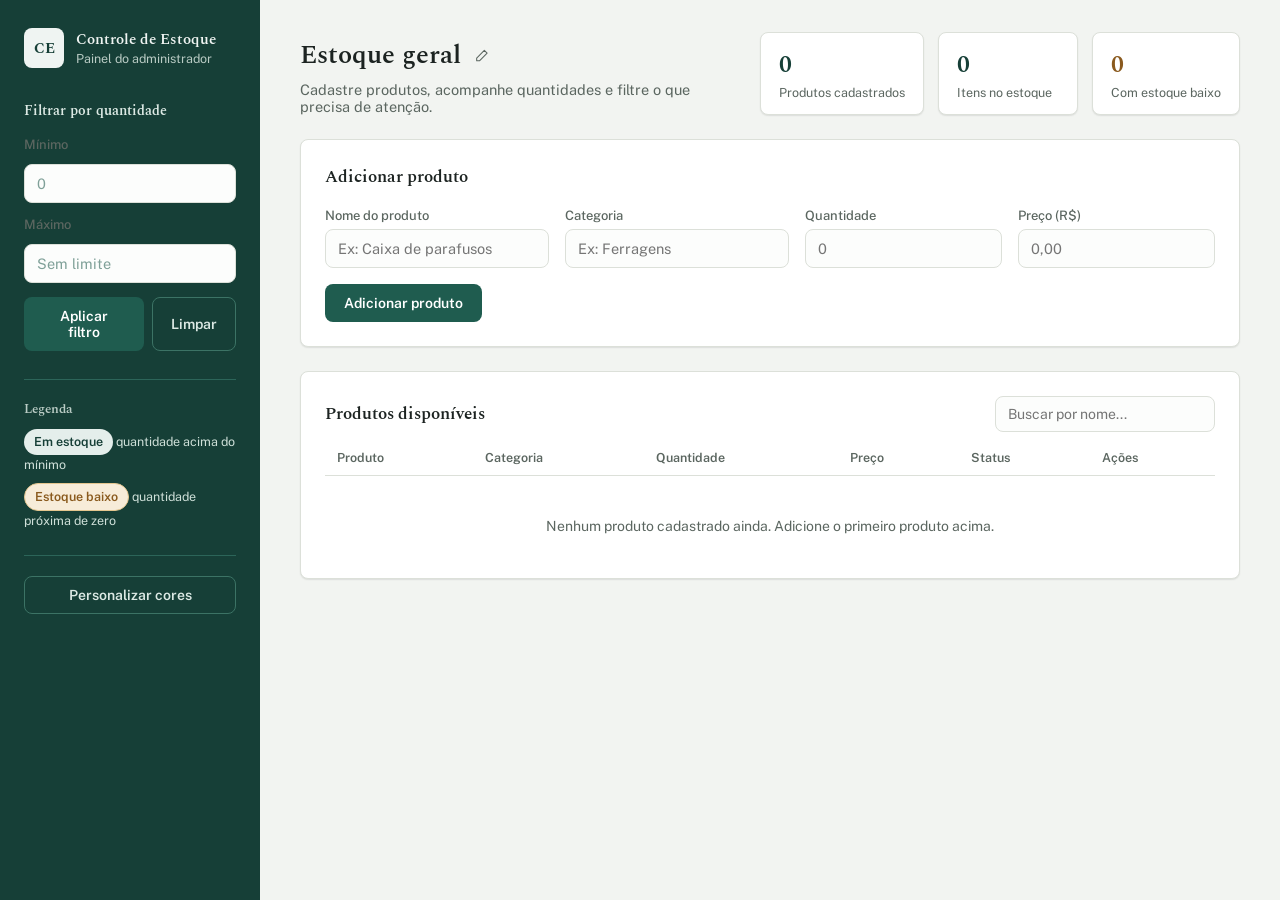
==== dashboard.html @ c6f3c131 "Html & css + const" ====
<!DOCTYPE html>
<html lang="pt-BR">
<head>
<meta charset="UTF-8">
<meta name="viewport" content="width=device-width, initial-scale=1.0">
<title>Controle de Estoque</title>
<link rel="preconnect" href="https://fonts.googleapis.com">
<link rel="preconnect" href="https://fonts.gstatic.com" crossorigin>
<link href="https://fonts.googleapis.com/css2?family=Spectral:wght@500;600;700&family=Public+Sans:wght@400;500;600;700&display=swap" rel="stylesheet">
<link rel="stylesheet" href="dashboard.css">
</head>
<body>

<!--
  GUIA RÁPIDO PARA O JAVASCRIPT (pode remover este comentário depois)

  Formulário de cadastro:
    #form-produto        -> ouvir o evento "submit"
    #input-nome           #input-categoria
    #input-quantidade      #input-preco

  Lista de produtos:
    #lista-produtos      -> <tbody> onde as linhas devem ser inseridas
    #empty-state         -> mostrar/esconder quando a lista estiver vazia
    Estrutura esperada de cada linha (repita para cada produto):
      <tr data-id="ID_DO_PRODUTO">
        <td>Nome</td>
        <td>Categoria</td>
        <td>Quantidade</td>
        <td>R$ Preço</td>
        <td><span class="badge badge-ok">Em estoque</span></td>   -> trocar para "badge-baixo" quando a quantidade for baixa
        <td>
          <button class="btn-icon" data-action="editar" data-id="ID_DO_PRODUTO">Editar</button>
          <button class="btn-icon" data-action="remover" data-id="ID_DO_PRODUTO">Remover</button>
        </td>
      </tr>

  Editar produto (modal no fim do <body>):
    #modal-editar-overlay  -> tirar o atributo "hidden" para abrir, colocar de volta para fechar
    #form-editar-produto   -> ouvir o evento "submit" para salvar
    #editar-id             -> input hidden, usar para achar o produto (ex: com .map pelo id)
    #editar-nome  #editar-categoria  #editar-quantidade  #editar-preco
    #btn-cancelar-edicao   -> fecha o modal sem salvar
    Sugestão de uso: ao clicar em "Editar" numa linha, preencher os campos do modal
    com os dados daquele produto e abrir o overlay; no submit, atualizar o produto
    (ex: array = array.map(p => p.id === id ? { ...p, preco: novoPreco } : p)) e fechar o modal.

  Filtro por quantidade:
    #filtro-qtd-min / #filtro-qtd-max  -> valores do intervalo
    #btn-filtrar                        -> aplica o filtro
    #btn-limpar-filtro                  -> limpa o filtro

  Busca por nome:
    #busca-produto

  Indicadores no topo:
    #stat-total-produtos   -> total de produtos cadastrados
    #stat-total-itens      -> soma das quantidades
    #stat-estoque-baixo    -> quantos produtos estão com estoque baixo

  Título editável (precisa de JS):
    #titulo-pagina         -> elemento <h1> com o nome
    #btn-editar-titulo     -> botão do lápis; ao clicar, algo como:
        titulo.contentEditable = true; titulo.focus();
      e ao perder o foco (blur) ou apertar Enter, salvar e voltar contentEditable = false.

  Personalizar cores (precisa de JS):
    #btn-personalizar-tema -> abre #modal-tema-overlay (tirar o "hidden")
    #cor-primaria  #cor-fundo  #cor-alerta  -> inputs type="color"
    #btn-aplicar-tema      -> aplicar os valores nas variáveis CSS, ex:
        document.documentElement.style.setProperty('--color-primary', corPrimaria.value)
        document.documentElement.style.setProperty('--color-bg', corFundo.value)
        document.documentElement.style.setProperty('--color-warn', corAlerta.value)
    #btn-resetar-tema      -> remover os estilos inline para voltar ao padrão do CSS, ex:
        document.documentElement.style.removeProperty('--color-primary') (repetir para as outras)
-->

<div class="app">

  <aside class="sidebar">
    <div class="brand">
      <span class="brand-mark">CE</span>
      <div>
        <p class="brand-name">Controle de Estoque</p>
        <p class="brand-sub">Painel do administrador</p>
      </div>
    </div>

    <div class="filter-panel">
      <h2>Filtrar por quantidade</h2>
      <div class="field">
        <label for="filtro-qtd-min">Mínimo</label>
        <input type="number" id="filtro-qtd-min" min="0" placeholder="0">
      </div>
      <div class="field">
        <label for="filtro-qtd-max">Máximo</label>
        <input type="number" id="filtro-qtd-max" min="0" placeholder="Sem limite">
      </div>
      <div class="filter-actions">
        <button type="button" id="btn-filtrar" class="btn btn-primary">Aplicar filtro</button>
        <button type="button" id="btn-limpar-filtro" class="btn btn-ghost">Limpar</button>
      </div>

      <div class="legend">
        <h3>Legenda</h3>
        <p><span class="badge badge-ok">Em estoque</span> quantidade acima do mínimo</p>
        <p><span class="badge badge-baixo">Estoque baixo</span> quantidade próxima de zero</p>
      </div>

      <div class="theme-trigger">
        <button type="button" class="btn btn-ghost" id="btn-personalizar-tema">Personalizar cores</button>
      </div>
    </div>
  </aside>

  <main class="content">

    <header class="topbar">
      <div>
        <div class="title-row">
          <h1 id="titulo-pagina">Estoque geral</h1>
          <button type="button" class="icon-btn" id="btn-editar-titulo" aria-label="Editar título">
            <svg viewBox="0 0 20 20" width="15" height="15" fill="none" aria-hidden="true">
              <path d="M13.3 2.7l4 4L6.4 17.6H2.4v-4L13.3 2.7z" stroke="currentColor" stroke-width="1.5" stroke-linejoin="round" stroke-linecap="round"/>
            </svg>
          </button>
        </div>
        <p class="subtitle">Cadastre produtos, acompanhe quantidades e filtre o que precisa de atenção.</p>
      </div>

      <div class="stats">
        <div class="stat-card">
          <span class="stat-value" id="stat-total-produtos">0</span>
          <span class="stat-label">Produtos cadastrados</span>
        </div>
        <div class="stat-card">
          <span class="stat-value" id="stat-total-itens">0</span>
          <span class="stat-label">Itens no estoque</span>
        </div>
        <div class="stat-card stat-alert">
          <span class="stat-value" id="stat-estoque-baixo">0</span>
          <span class="stat-label">Com estoque baixo</span>
        </div>
      </div>
    </header>

    <section class="panel form-panel">
      <h2>Adicionar produto</h2>
      <form id="form-produto">
        <div class="field">
          <label for="input-nome">Nome do produto</label>
          <input type="text" id="input-nome" name="nome" required placeholder="Ex: Caixa de parafusos">
        </div>
        <div class="field">
          <label for="input-categoria">Categoria</label>
          <input type="text" id="input-categoria" name="categoria" placeholder="Ex: Ferragens">
        </div>
        <div class="field field-small">
          <label for="input-quantidade">Quantidade</label>
          <input type="number" id="input-quantidade" name="quantidade" min="0" required placeholder="0">
        </div>
        <div class="field field-small">
          <label for="input-preco">Preço (R$)</label>
          <input type="number" id="input-preco" name="preco" min="0" step="0.01" placeholder="0,00">
        </div>
        <div class="field field-actions">
          <button type="submit" class="btn btn-primary" id="btn-adicionar">Adicionar produto</button>
        </div>
      </form>
    </section>

    <section class="panel list-panel">
      <div class="list-header">
        <h2>Produtos disponíveis</h2>
        <input type="search" id="busca-produto" placeholder="Buscar por nome...">
      </div>

      <div class="table-wrap">
        <table class="tabela-produtos">
          <thead>
            <tr>
              <th>Produto</th>
              <th>Categoria</th>
              <th>Quantidade</th>
              <th>Preço</th>
              <th>Status</th>
              <th>Ações</th>
            </tr>
          </thead>
          <tbody id="lista-produtos">
            <!-- As linhas de produtos entram aqui via JavaScript -->
          </tbody>
        </table>
      </div>

      <p class="empty-state" id="empty-state">Nenhum produto cadastrado ainda. Adicione o primeiro produto acima.</p>
    </section>

  </main>
</div>

<div class="modal-overlay" id="modal-editar-overlay" hidden>
  <div class="modal" role="dialog" aria-labelledby="modal-editar-titulo">
    <h2 id="modal-editar-titulo">Editar produto</h2>
    <form id="form-editar-produto">
      <input type="hidden" id="editar-id" name="id">

      <div class="field">
        <label for="editar-nome">Nome do produto</label>
        <input type="text" id="editar-nome" name="nome" required>
      </div>
      <div class="field">
        <label for="editar-categoria">Categoria</label>
        <input type="text" id="editar-categoria" name="categoria">
      </div>
      <div class="field-row">
        <div class="field field-small">
          <label for="editar-quantidade">Quantidade</label>
          <input type="number" id="editar-quantidade" name="quantidade" min="0" required>
        </div>
        <div class="field field-small">
          <label for="editar-preco">Preço (R$)</label>
          <input type="number" id="editar-preco" name="preco" min="0" step="0.01" required>
        </div>
      </div>

      <div class="modal-actions">
        <button type="button" class="btn btn-ghost-light" id="btn-cancelar-edicao">Cancelar</button>
        <button type="submit" class="btn btn-primary" id="btn-salvar-edicao">Salvar alterações</button>
      </div>
    </form>
  </div>
</div>

<div class="modal-overlay" id="modal-tema-overlay" hidden>
  <div class="modal" role="dialog" aria-labelledby="modal-tema-titulo">
    <h2 id="modal-tema-titulo">Personalizar cores</h2>

    <div class="field field-color">
      <label for="cor-primaria">Cor principal (botões e destaques)</label>
      <input type="color" id="cor-primaria" value="#1f5c4f">
    </div>
    <div class="field field-color">
      <label for="cor-fundo">Cor de fundo</label>
      <input type="color" id="cor-fundo" value="#f2f4f1">
    </div>
    <div class="field field-color">
      <label for="cor-alerta">Cor de alerta (estoque baixo)</label>
      <input type="color" id="cor-alerta" value="#8a5a1e">
    </div>

    <div class="modal-actions">
      <button type="button" class="btn btn-ghost-light" id="btn-resetar-tema">Restaurar padrão</button>
      <button type="button" class="btn btn-primary" id="btn-aplicar-tema">Aplicar</button>
    </div>
  </div>
</div>

<script src="dashboard.js"></script>

</body>
</html>
---- dashboard.css ----
:root {
  --color-bg: #F2F4F1;
  --color-surface: #FFFFFF;
  --color-ink: #1C2321;
  --color-ink-soft: #5B6660;
  --color-border: #DCE0D9;

  --color-primary: #1F5C4F;
  --color-primary-dark: #163F37;
  --color-primary-soft: #E4EEEB;

  --color-warn: #8A5A1E;
  --color-warn-bg: #F7ECD9;
  --color-warn-border: #E4C68F;

  --font-heading: "Spectral", Georgia, serif;
  --font-body: "Public Sans", -apple-system, BlinkMacSystemFont, "Segoe UI", sans-serif;

  --radius: 8px;
  --shadow-card: 0 1px 2px rgba(28, 35, 33, 0.06), 0 1px 1px rgba(28, 35, 33, 0.04);
}

* {
  box-sizing: border-box;
}

body {
  margin: 0;
  font-family: var(--font-body);
  background: var(--color-bg);
  color: var(--color-ink);
  -webkit-font-smoothing: antialiased;
}

h1, h2, h3 {
  font-family: var(--font-heading);
  color: var(--color-ink);
  margin: 0;
}

.app {
  display: grid;
  grid-template-columns: 260px 1fr;
  min-height: 100vh;
}


.sidebar {
  background: var(--color-primary-dark);
  color: #EFF4F2;
  padding: 28px 24px;
  display: flex;
  flex-direction: column;
  gap: 32px;
}

.brand {
  display: flex;
  align-items: center;
  gap: 12px;
}

.brand-mark {
  display: flex;
  align-items: center;
  justify-content: center;
  width: 40px;
  height: 40px;
  border-radius: var(--radius);
  background: #EFF4F2;
  color: var(--color-primary-dark);
  font-family: var(--font-heading);
  font-weight: 700;
  font-size: 15px;
  flex-shrink: 0;
}

.brand-name {
  margin: 0;
  font-family: var(--font-heading);
  font-weight: 600;
  font-size: 15px;
  line-height: 1.3;
}

.brand-sub {
  margin: 2px 0 0;
  font-size: 12.5px;
  color: #B9CBC4;
}

.filter-panel h2 {
  font-size: 14px;
  font-weight: 600;
  color: #DCE9E4;
  margin-bottom: 16px;
}

.filter-panel .field {
  margin-bottom: 14px;
}

.filter-panel label {
  display: block;
  font-size: 13px;
  color: #B9CBC4;
  margin-bottom: 6px;
}

.filter-panel input {
  width: 100%;
  padding: 9px 10px;
  border-radius: var(--radius);
  border: 1px solid #2C6559;
  background: #1B4A40;
  color: #EFF4F2;
  font-family: var(--font-body);
  font-size: 14px;
}

.filter-panel input::placeholder {
  color: #7FA098;
}

.filter-panel input:focus-visible {
  outline: 2px solid #7FC9B4;
  outline-offset: 1px;
}

.filter-actions {
  display: flex;
  gap: 8px;
  margin-top: 8px;
}

.legend {
  margin-top: 28px;
  padding-top: 20px;
  border-top: 1px solid #2C6559;
}

.legend h3 {
  font-size: 12.5px;
  font-weight: 600;
  color: #B9CBC4;
  margin-bottom: 10px;
}

.legend p {
  font-size: 12.5px;
  color: #CFE0D9;
  line-height: 1.6;
  margin: 0 0 8px;
}


.content {
  padding: 32px 40px 60px;
  display: flex;
  flex-direction: column;
  gap: 24px;
}

.topbar {
  display: flex;
  justify-content: space-between;
  align-items: flex-end;
  flex-wrap: wrap;
  gap: 20px;
}

.topbar h1 {
  font-size: 26px;
  font-weight: 600;
}

.subtitle {
  margin: 6px 0 0;
  color: var(--color-ink-soft);
  font-size: 14.5px;
  max-width: 46ch;
}

.stats {
  display: flex;
  gap: 14px;
}

.stat-card {
  background: var(--color-surface);
  border: 1px solid var(--color-border);
  border-radius: var(--radius);
  padding: 14px 18px;
  min-width: 140px;
  box-shadow: var(--shadow-card);
}

.stat-value {
  display: block;
  font-family: var(--font-heading);
  font-size: 24px;
  font-weight: 600;
  color: var(--color-primary-dark);
}

.stat-card.stat-alert .stat-value {
  color: var(--color-warn);
}

.stat-label {
  display: block;
  font-size: 12.5px;
  color: var(--color-ink-soft);
  margin-top: 2px;
}


.panel {
  background: var(--color-surface);
  border: 1px solid var(--color-border);
  border-radius: var(--radius);
  padding: 24px;
  box-shadow: var(--shadow-card);
}

.panel h2 {
  font-size: 17px;
  font-weight: 600;
  margin-bottom: 18px;
}


.form-panel form {
  display: flex;
  flex-wrap: wrap;
  gap: 16px;
  align-items: end;
}

.field {
  display: flex;
  flex-direction: column;
  gap: 6px;
  flex: 1 1 200px;
}

.field-small {
  flex: 0 1 130px;
}

.field-actions {
  flex: 0 0 auto;
}

.field label {
  font-size: 13px;
  font-weight: 500;
  color: var(--color-ink-soft);
}

.field input {
  padding: 10px 12px;
  border-radius: var(--radius);
  border: 1px solid var(--color-border);
  font-family: var(--font-body);
  font-size: 14.5px;
  color: var(--color-ink);
  background: #FCFDFC;
}

.field input:focus-visible {
  outline: 2px solid var(--color-primary);
  outline-offset: 1px;
  border-color: var(--color-primary);
}


.btn {
  font-family: var(--font-body);
  font-size: 14px;
  font-weight: 600;
  border-radius: var(--radius);
  padding: 10px 18px;
  border: 1px solid transparent;
  cursor: pointer;
}

.btn-primary {
  background: var(--color-primary);
  color: #FFFFFF;
}

.btn-primary:hover {
  background: var(--color-primary-dark);
}

.btn-ghost {
  background: transparent;
  border-color: #3C7365;
  color: #DCE9E4;
}

.sidebar .btn-ghost:hover {
  background: #1B4A40;
}

.btn:focus-visible {
  outline: 2px solid var(--color-primary);
  outline-offset: 2px;
}


.list-header {
  display: flex;
  justify-content: space-between;
  align-items: center;
  gap: 16px;
  margin-bottom: 18px;
  flex-wrap: wrap;
}

.list-header h2 {
  margin-bottom: 0;
}

#busca-produto {
  padding: 9px 12px;
  border-radius: var(--radius);
  border: 1px solid var(--color-border);
  font-family: var(--font-body);
  font-size: 14px;
  min-width: 220px;
  background: #FCFDFC;
}

#busca-produto:focus-visible {
  outline: 2px solid var(--color-primary);
  outline-offset: 1px;
}

.table-wrap {
  overflow-x: auto;
}

.tabela-produtos {
  width: 100%;
  border-collapse: collapse;
  font-size: 14.5px;
}

.tabela-produtos th {
  text-align: left;
  font-weight: 600;
  font-size: 12.5px;
  color: var(--color-ink-soft);
  padding: 0 12px 10px;
  border-bottom: 1px solid var(--color-border);
}

.tabela-produtos td {
  padding: 12px;
  border-bottom: 1px solid var(--color-border);
  color: var(--color-ink);
}

.tabela-produtos tbody tr:hover {
  background: #F7F9F6;
}

.badge {
  display: inline-block;
  padding: 3px 10px;
  border-radius: 999px;
  font-size: 12.5px;
  font-weight: 600;
}

.badge-ok {
  background: var(--color-primary-soft);
  color: var(--color-primary-dark);
}

.badge-baixo {
  background: var(--color-warn-bg);
  color: var(--color-warn);
  border: 1px solid var(--color-warn-border);
}

.btn-icon {
  background: none;
  border: 1px solid var(--color-border);
  border-radius: var(--radius);
  padding: 6px 12px;
  font-size: 13px;
  font-family: var(--font-body);
  color: var(--color-ink-soft);
  cursor: pointer;
}

.btn-icon:hover {
  border-color: var(--color-warn);
  color: var(--color-warn);
}

.empty-state {
  text-align: center;
  color: var(--color-ink-soft);
  font-size: 14px;
  padding: 28px 0 6px;
}


.title-row {
  display: flex;
  align-items: center;
  gap: 8px;
}

.icon-btn {
  display: inline-flex;
  align-items: center;
  justify-content: center;
  width: 26px;
  height: 26px;
  border: none;
  background: transparent;
  color: var(--color-ink-soft);
  border-radius: 6px;
  cursor: pointer;
}

.icon-btn:hover {
  color: var(--color-primary);
  background: var(--color-primary-soft);
}

.icon-btn:focus-visible {
  outline: 2px solid var(--color-primary);
  outline-offset: 1px;
}

#titulo-pagina[contenteditable="true"] {
  outline: 1px dashed var(--color-primary);
  outline-offset: 4px;
  border-radius: 4px;
}


.theme-trigger {
  margin-top: 24px;
  padding-top: 20px;
  border-top: 1px solid #2C6559;
}

.theme-trigger .btn-ghost {
  width: 100%;
}

.field-color {
  display: flex;
  align-items: center;
  justify-content: space-between;
  flex-direction: row;
}

.field-color label {
  color: var(--color-ink-soft);
}

.field-color input[type="color"] {
  width: 40px;
  height: 32px;
  padding: 2px;
  border: 1px solid var(--color-border);
  border-radius: 6px;
  background: none;
  cursor: pointer;
}


.modal-overlay {
  position: fixed;
  inset: 0;
  background: rgba(28, 35, 33, 0.45);
  display: flex;
  align-items: center;
  justify-content: center;
  padding: 20px;
  z-index: 10;
}

.modal-overlay[hidden] {
  display: none;
}

.modal {
  background: var(--color-surface);
  border-radius: var(--radius);
  padding: 28px;
  width: 100%;
  max-width: 420px;
  box-shadow: 0 12px 32px rgba(28, 35, 33, 0.18);
}

.modal h2 {
  font-size: 18px;
  margin-bottom: 20px;
}

.modal .field {
  margin-bottom: 16px;
}

.modal .field-row {
  display: flex;
  gap: 14px;
}

.modal-actions {
  display: flex;
  justify-content: flex-end;
  gap: 10px;
  margin-top: 6px;
}

.btn-ghost-light {
  background: transparent;
  border: 1px solid var(--color-border);
  color: var(--color-ink-soft);
}

.btn-ghost-light:hover {
  border-color: var(--color-ink-soft);
  color: var(--color-ink);
}


@media (max-width: 860px) {
  .app {
    grid-template-columns: 1fr;
  }

  .sidebar {
    flex-direction: row;
    flex-wrap: wrap;
    align-items: center;
  }

  .filter-panel {
    flex: 1 1 100%;
  }

  .content {
    padding: 24px 20px 40px;
  }

  .stats {
    flex-wrap: wrap;
  }

  .stat-card {
    flex: 1 1 140px;
  }
}
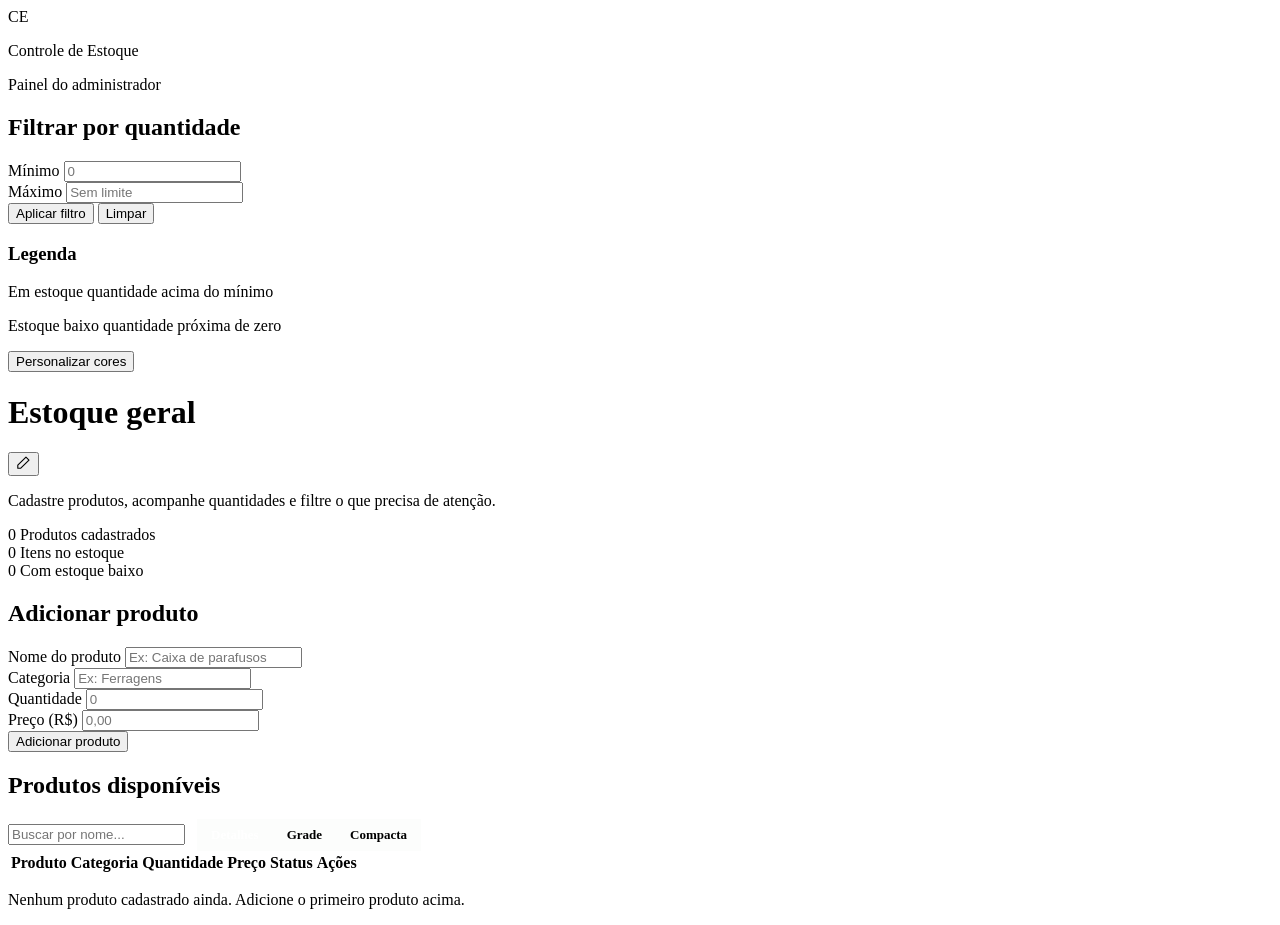
==== commit 2dcd6d02: "adiciona botão para mudar exibição" ====
--- a/dashboard.html
+++ b/dashboard.html
@@ -169,10 +169,17 @@
       </form>
     </section>
 
-    <section class="panel list-panel">
+    <section class="panel list-panel" data-visao="detalhes">
       <div class="list-header">
         <h2>Produtos disponíveis</h2>
-        <input type="search" id="busca-produto" placeholder="Buscar por nome...">
+        <div class="list-tools">
+          <input type="search" id="busca-produto" placeholder="Buscar por nome...">
+          <div class="view-toggle" role="group" aria-label="Modo de exibição">
+            <button type="button" class="view-btn" data-visao="detalhes" aria-pressed="true">Detalhes</button>
+            <button type="button" class="view-btn" data-visao="grade" aria-pressed="false">Grade</button>
+            <button type="button" class="view-btn" data-visao="compacta" aria-pressed="false">Compacta</button>
+          </div>
+        </div>
       </div>
 
       <div class="table-wrap">
--- a/dashboard.css
+++ b/dashboard.css
@@ -1,564 +1,165 @@
-:root {
-  --color-bg: #F2F4F1;
-  --color-surface: #FFFFFF;
-  --color-ink: #1C2321;
-  --color-ink-soft: #5B6660;
-  --color-border: #DCE0D9;
-
-  --color-primary: #1F5C4F;
-  --color-primary-dark: #163F37;
-  --color-primary-soft: #E4EEEB;
-
-  --color-warn: #8A5A1E;
-  --color-warn-bg: #F7ECD9;
-  --color-warn-border: #E4C68F;
-
-  --font-heading: "Spectral", Georgia, serif;
-  --font-body: "Public Sans", -apple-system, BlinkMacSystemFont, "Segoe UI", sans-serif;
-
-  --radius: 8px;
-  --shadow-card: 0 1px 2px rgba(28, 35, 33, 0.06), 0 1px 1px rgba(28, 35, 33, 0.04);
-}
-
-* {
-  box-sizing: border-box;
-}
-
-body {
-  margin: 0;
-  font-family: var(--font-body);
-  background: var(--color-bg);
-  color: var(--color-ink);
-  -webkit-font-smoothing: antialiased;
-}
-
-h1, h2, h3 {
-  font-family: var(--font-heading);
-  color: var(--color-ink);
-  margin: 0;
-}
-
-.app {
-  display: grid;
-  grid-template-columns: 260px 1fr;
-  min-height: 100vh;
-}
-
-
-.sidebar {
-  background: var(--color-primary-dark);
-  color: #EFF4F2;
-  padding: 28px 24px;
-  display: flex;
-  flex-direction: column;
-  gap: 32px;
-}
-
-.brand {
+.list-tools {
   display: flex;
   align-items: center;
   gap: 12px;
+  flex-wrap: wrap;
 }
 
-.brand-mark {
-  display: flex;
-  align-items: center;
-  justify-content: center;
-  width: 40px;
-  height: 40px;
+.view-toggle {
+  display: inline-flex;
+  border: 1px solid var(--color-border);
   border-radius: var(--radius);
-  background: #EFF4F2;
-  color: var(--color-primary-dark);
-  font-family: var(--font-heading);
-  font-weight: 700;
-  font-size: 15px;
-  flex-shrink: 0;
+  overflow: hidden;
+  background: #FCFDFC;
 }
 
-.brand-name {
-  margin: 0;
-  font-family: var(--font-heading);
+.view-btn {
+  font-family: var(--font-body);
+  font-size: 13px;
   font-weight: 600;
-  font-size: 15px;
-  line-height: 1.3;
+  padding: 8px 14px;
+  border: 0;
+  border-right: 1px solid var(--color-border);
+  background: transparent;
+  color: var(--color-ink-soft);
+  cursor: pointer;
 }
 
-.brand-sub {
-  margin: 2px 0 0;
-  font-size: 12.5px;
-  color: #B9CBC4;
+.view-btn:last-child {
+  border-right: 0;
 }
 
-.filter-panel h2 {
-  font-size: 14px;
-  font-weight: 600;
-  color: #DCE9E4;
-  margin-bottom: 16px;
-}
-
-.filter-panel .field {
-  margin-bottom: 14px;
-}
-
-.filter-panel label {
-  display: block;
-  font-size: 13px;
-  color: #B9CBC4;
-  margin-bottom: 6px;
-}
-
-.filter-panel input {
-  width: 100%;
-  padding: 9px 10px;
-  border-radius: var(--radius);
-  border: 1px solid #2C6559;
-  background: #1B4A40;
-  color: #EFF4F2;
-  font-family: var(--font-body);
-  font-size: 14px;
-}
-
-.filter-panel input::placeholder {
-  color: #7FA098;
-}
-
-.filter-panel input:focus-visible {
-  outline: 2px solid #7FC9B4;
-  outline-offset: 1px;
-}
-
-.filter-actions {
-  display: flex;
-  gap: 8px;
-  margin-top: 8px;
-}
-
-.legend {
-  margin-top: 28px;
-  padding-top: 20px;
-  border-top: 1px solid #2C6559;
-}
-
-.legend h3 {
-  font-size: 12.5px;
-  font-weight: 600;
-  color: #B9CBC4;
-  margin-bottom: 10px;
-}
-
-.legend p {
-  font-size: 12.5px;
-  color: #CFE0D9;
-  line-height: 1.6;
-  margin: 0 0 8px;
-}
-
-
-.content {
-  padding: 32px 40px 60px;
-  display: flex;
-  flex-direction: column;
-  gap: 24px;
-}
-
-.topbar {
-  display: flex;
-  justify-content: space-between;
-  align-items: flex-end;
-  flex-wrap: wrap;
-  gap: 20px;
-}
-
-.topbar h1 {
-  font-size: 26px;
-  font-weight: 600;
-}
-
-.subtitle {
-  margin: 6px 0 0;
-  color: var(--color-ink-soft);
-  font-size: 14.5px;
-  max-width: 46ch;
-}
-
-.stats {
-  display: flex;
-  gap: 14px;
-}
-
-.stat-card {
-  background: var(--color-surface);
-  border: 1px solid var(--color-border);
-  border-radius: var(--radius);
-  padding: 14px 18px;
-  min-width: 140px;
-  box-shadow: var(--shadow-card);
-}
-
-.stat-value {
-  display: block;
-  font-family: var(--font-heading);
-  font-size: 24px;
-  font-weight: 600;
+.view-btn:hover {
+  background: var(--color-primary-soft);
   color: var(--color-primary-dark);
 }
 
-.stat-card.stat-alert .stat-value {
-  color: var(--color-warn);
-}
-
-.stat-label {
-  display: block;
-  font-size: 12.5px;
-  color: var(--color-ink-soft);
-  margin-top: 2px;
-}
-
-
-.panel {
-  background: var(--color-surface);
-  border: 1px solid var(--color-border);
-  border-radius: var(--radius);
-  padding: 24px;
-  box-shadow: var(--shadow-card);
-}
-
-.panel h2 {
-  font-size: 17px;
-  font-weight: 600;
-  margin-bottom: 18px;
-}
-
-
-.form-panel form {
-  display: flex;
-  flex-wrap: wrap;
-  gap: 16px;
-  align-items: end;
-}
-
-.field {
-  display: flex;
-  flex-direction: column;
-  gap: 6px;
-  flex: 1 1 200px;
-}
-
-.field-small {
-  flex: 0 1 130px;
-}
-
-.field-actions {
-  flex: 0 0 auto;
-}
-
-.field label {
-  font-size: 13px;
-  font-weight: 500;
-  color: var(--color-ink-soft);
-}
-
-.field input {
-  padding: 10px 12px;
-  border-radius: var(--radius);
-  border: 1px solid var(--color-border);
-  font-family: var(--font-body);
-  font-size: 14.5px;
-  color: var(--color-ink);
-  background: #FCFDFC;
-}
-
-.field input:focus-visible {
-  outline: 2px solid var(--color-primary);
-  outline-offset: 1px;
-  border-color: var(--color-primary);
-}
-
-
-.btn {
-  font-family: var(--font-body);
-  font-size: 14px;
-  font-weight: 600;
-  border-radius: var(--radius);
-  padding: 10px 18px;
-  border: 1px solid transparent;
-  cursor: pointer;
-}
-
-.btn-primary {
+.view-btn[aria-pressed="true"] {
   background: var(--color-primary);
   color: #FFFFFF;
 }
 
-.btn-primary:hover {
-  background: var(--color-primary-dark);
+.view-btn:focus-visible {
+  outline: 2px solid var(--color-primary);
+  outline-offset: -2px;
 }
 
-.btn-ghost {
-  background: transparent;
-  border-color: #3C7365;
-  color: #DCE9E4;
+[data-visao="grade"] .tabela-produtos,
+[data-visao="grade"] .tabela-produtos tbody {
+  display: block;
 }
 
-.sidebar .btn-ghost:hover {
-  background: #1B4A40;
+[data-visao="grade"] .tabela-produtos thead {
+  display: none;
 }
 
-.btn:focus-visible {
-  outline: 2px solid var(--color-primary);
-  outline-offset: 2px;
+[data-visao="grade"] #lista-produtos {
+  display: grid;
+  grid-template-columns: repeat(auto-fill, minmax(230px, 1fr));
+  gap: 16px;
 }
 
-
-.list-header {
-  display: flex;
-  justify-content: space-between;
-  align-items: center;
-  gap: 16px;
-  margin-bottom: 18px;
-  flex-wrap: wrap;
+[data-visao="grade"] #lista-produtos tr {
+  display: grid;
+  grid-template-columns: 1fr auto;
+  grid-template-areas:
+    "nome  status"
+    "cat   cat"
+    "qtd   preco"
+    "acoes acoes";
+  gap: 6px 12px;
+  padding: 16px;
+  background: var(--color-surface);
+  border: 1px solid var(--color-border);
+  border-radius: var(--radius);
+  box-shadow: var(--shadow-card);
 }
 
-.list-header h2 {
-  margin-bottom: 0;
+[data-visao="grade"] #lista-produtos tr:hover {
+  background: var(--color-surface);
+  border-color: var(--color-primary);
 }
 
-#busca-produto {
-  padding: 9px 12px;
-  border-radius: var(--radius);
-  border: 1px solid var(--color-border);
-  font-family: var(--font-body);
-  font-size: 14px;
-  min-width: 220px;
-  background: #FCFDFC;
+[data-visao="grade"] #lista-produtos td {
+  padding: 0;
+  border: 0;
 }
 
-#busca-produto:focus-visible {
-  outline: 2px solid var(--color-primary);
-  outline-offset: 1px;
-}
-
-.table-wrap {
-  overflow-x: auto;
-}
-
-.tabela-produtos {
-  width: 100%;
-  border-collapse: collapse;
-  font-size: 14.5px;
-}
-
-.tabela-produtos th {
-  text-align: left;
-  font-weight: 600;
-  font-size: 12.5px;
-  color: var(--color-ink-soft);
-  padding: 0 12px 10px;
-  border-bottom: 1px solid var(--color-border);
-}
-
-.tabela-produtos td {
-  padding: 12px;
-  border-bottom: 1px solid var(--color-border);
-  color: var(--color-ink);
-}
-
-.tabela-produtos tbody tr:hover {
-  background: #F7F9F6;
-}
-
-.badge {
-  display: inline-block;
-  padding: 3px 10px;
-  border-radius: 999px;
-  font-size: 12.5px;
+[data-visao="grade"] #lista-produtos td:nth-child(1) {
+  grid-area: nome;
+  font-family: var(--font-heading);
+  font-size: 16px;
   font-weight: 600;
 }
 
-.badge-ok {
-  background: var(--color-primary-soft);
-  color: var(--color-primary-dark);
-}
-
-.badge-baixo {
-  background: var(--color-warn-bg);
-  color: var(--color-warn);
-  border: 1px solid var(--color-warn-border);
-}
-
-.btn-icon {
-  background: none;
-  border: 1px solid var(--color-border);
-  border-radius: var(--radius);
-  padding: 6px 12px;
+[data-visao="grade"] #lista-produtos td:nth-child(2) {
+  grid-area: cat;
   font-size: 13px;
-  font-family: var(--font-body);
-  color: var(--color-ink-soft);
-  cursor: pointer;
-}
-
-.btn-icon:hover {
-  border-color: var(--color-warn);
-  color: var(--color-warn);
-}
-
-.empty-state {
-  text-align: center;
-  color: var(--color-ink-soft);
-  font-size: 14px;
-  padding: 28px 0 6px;
-}
-
-
-.title-row {
-  display: flex;
-  align-items: center;
-  gap: 8px;
-}
-
-.icon-btn {
-  display: inline-flex;
-  align-items: center;
-  justify-content: center;
-  width: 26px;
-  height: 26px;
-  border: none;
-  background: transparent;
-  color: var(--color-ink-soft);
-  border-radius: 6px;
-  cursor: pointer;
-}
-
-.icon-btn:hover {
-  color: var(--color-primary);
-  background: var(--color-primary-soft);
-}
-
-.icon-btn:focus-visible {
-  outline: 2px solid var(--color-primary);
-  outline-offset: 1px;
-}
-
-#titulo-pagina[contenteditable="true"] {
-  outline: 1px dashed var(--color-primary);
-  outline-offset: 4px;
-  border-radius: 4px;
-}
-
-
-.theme-trigger {
-  margin-top: 24px;
-  padding-top: 20px;
-  border-top: 1px solid #2C6559;
-}
-
-.theme-trigger .btn-ghost {
-  width: 100%;
-}
-
-.field-color {
-  display: flex;
-  align-items: center;
-  justify-content: space-between;
-  flex-direction: row;
-}
-
-.field-color label {
   color: var(--color-ink-soft);
 }
 
-.field-color input[type="color"] {
-  width: 40px;
-  height: 32px;
-  padding: 2px;
-  border: 1px solid var(--color-border);
-  border-radius: 6px;
-  background: none;
-  cursor: pointer;
+[data-visao="grade"] #lista-produtos td:nth-child(3) {
+  grid-area: qtd;
+  align-self: end;
+  font-size: 13.5px;
 }
 
-
-.modal-overlay {
-  position: fixed;
-  inset: 0;
-  background: rgba(28, 35, 33, 0.45);
-  display: flex;
-  align-items: center;
-  justify-content: center;
-  padding: 20px;
-  z-index: 10;
-}
-
-.modal-overlay[hidden] {
-  display: none;
-}
-
-.modal {
-  background: var(--color-surface);
-  border-radius: var(--radius);
-  padding: 28px;
-  width: 100%;
-  max-width: 420px;
-  box-shadow: 0 12px 32px rgba(28, 35, 33, 0.18);
-}
-
-.modal h2 {
-  font-size: 18px;
-  margin-bottom: 20px;
-}
-
-.modal .field {
-  margin-bottom: 16px;
-}
-
-.modal .field-row {
-  display: flex;
-  gap: 14px;
-}
-
-.modal-actions {
-  display: flex;
-  justify-content: flex-end;
-  gap: 10px;
-  margin-top: 6px;
-}
-
-.btn-ghost-light {
-  background: transparent;
-  border: 1px solid var(--color-border);
+[data-visao="grade"] #lista-produtos td:nth-child(3)::before {
+  content: "Qtd: ";
   color: var(--color-ink-soft);
 }
 
-.btn-ghost-light:hover {
-  border-color: var(--color-ink-soft);
-  color: var(--color-ink);
+[data-visao="grade"] #lista-produtos td:nth-child(4) {
+  grid-area: preco;
+  align-self: end;
+  text-align: right;
+  font-weight: 600;
 }
 
+[data-visao="grade"] #lista-produtos td:nth-child(5) {
+  grid-area: status;
+  align-self: start;
+}
+
+[data-visao="grade"] #lista-produtos td:nth-child(6) {
+  grid-area: acoes;
+  display: flex;
+  gap: 8px;
+  margin-top: 8px;
+  padding-top: 12px;
+  border-top: 1px solid var(--color-border);
+}
+
+[data-visao="compacta"] .tabela-produtos {
+  font-size: 13px;
+}
+
+[data-visao="compacta"] .tabela-produtos th {
+  padding: 0 10px 6px;
+  font-size: 12px;
+}
+
+[data-visao="compacta"] .tabela-produtos td {
+  padding: 4px 10px;
+}
+
+[data-visao="compacta"] .badge {
+  padding: 1px 8px;
+  font-size: 11.5px;
+}
+
+[data-visao="compacta"] .btn-icon {
+  padding: 2px 8px;
+  font-size: 12px;
+}
 
 @media (max-width: 860px) {
-  .app {
-    grid-template-columns: 1fr;
+  .list-tools {
+    width: 100%;
   }
 
-  .sidebar {
-    flex-direction: row;
-    flex-wrap: wrap;
-    align-items: center;
+  #busca-produto {
+    flex: 1 1 180px;
+    min-width: 0;
   }
-
-  .filter-panel {
-    flex: 1 1 100%;
-  }
-
-  .content {
-    padding: 24px 20px 40px;
-  }
-
-  .stats {
-    flex-wrap: wrap;
-  }
-
-  .stat-card {
-    flex: 1 1 140px;
-  }
-}+}
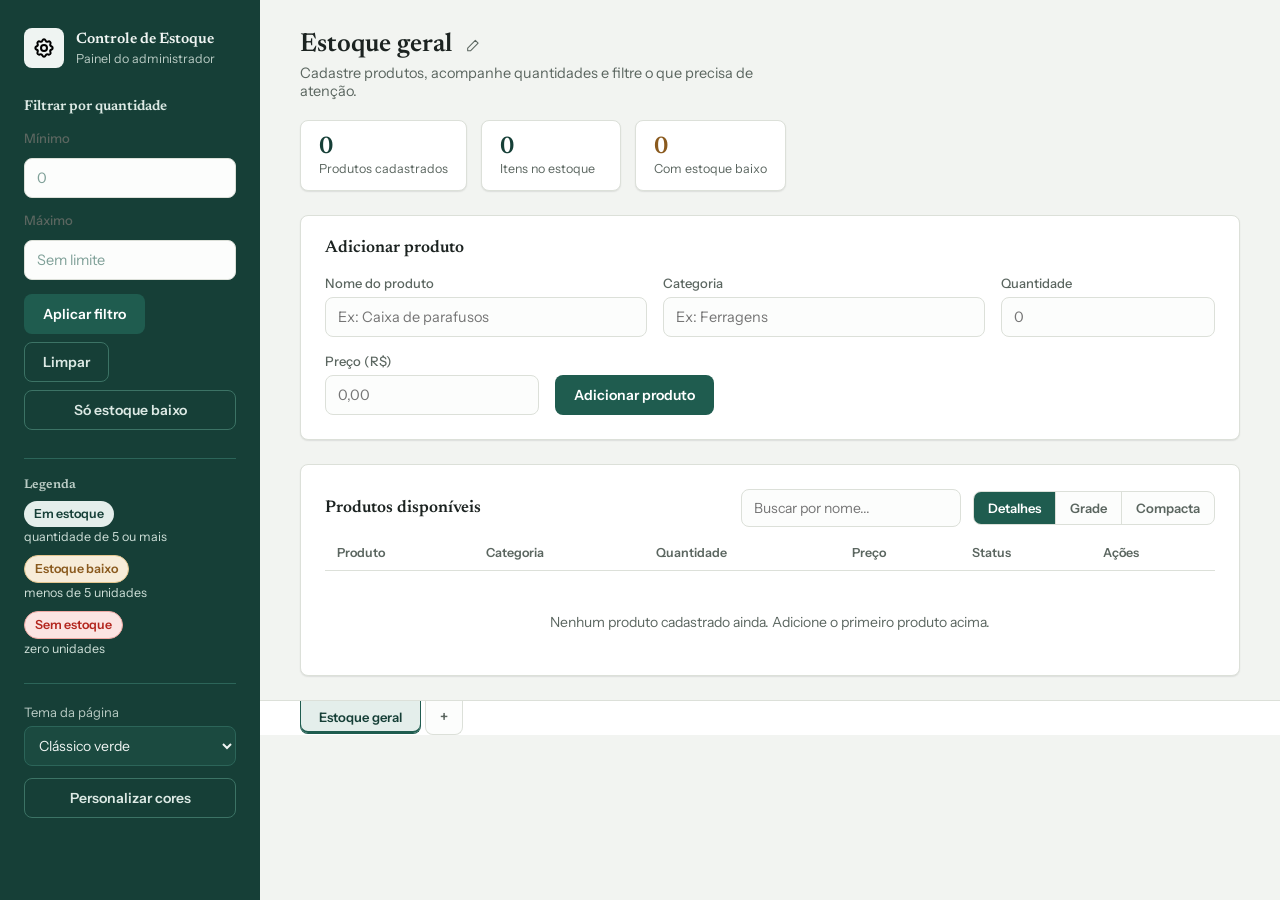
==== commit 21b34a97: "adiciona MUITAS COISAS: estoques múltiplos, visões, temas e JS completo Abas de estoque, visões (det" ====
--- a/dashboard.html
+++ b/dashboard.html
@@ -1,269 +1,350 @@
-<!DOCTYPE html>
+<!doctype html>
 <html lang="pt-BR">
-<head>
-<meta charset="UTF-8">
-<meta name="viewport" content="width=device-width, initial-scale=1.0">
-<title>Controle de Estoque</title>
-<link rel="preconnect" href="https://fonts.googleapis.com">
-<link rel="preconnect" href="https://fonts.gstatic.com" crossorigin>
-<link href="https://fonts.googleapis.com/css2?family=Spectral:wght@500;600;700&family=Public+Sans:wght@400;500;600;700&display=swap" rel="stylesheet">
-<link rel="stylesheet" href="dashboard.css">
-</head>
-<body>
-
-<!--
-  GUIA RÁPIDO PARA O JAVASCRIPT (pode remover este comentário depois)
-
-  Formulário de cadastro:
-    #form-produto        -> ouvir o evento "submit"
-    #input-nome           #input-categoria
-    #input-quantidade      #input-preco
-
-  Lista de produtos:
-    #lista-produtos      -> <tbody> onde as linhas devem ser inseridas
-    #empty-state         -> mostrar/esconder quando a lista estiver vazia
-    Estrutura esperada de cada linha (repita para cada produto):
-      <tr data-id="ID_DO_PRODUTO">
-        <td>Nome</td>
-        <td>Categoria</td>
-        <td>Quantidade</td>
-        <td>R$ Preço</td>
-        <td><span class="badge badge-ok">Em estoque</span></td>   -> trocar para "badge-baixo" quando a quantidade for baixa
-        <td>
-          <button class="btn-icon" data-action="editar" data-id="ID_DO_PRODUTO">Editar</button>
-          <button class="btn-icon" data-action="remover" data-id="ID_DO_PRODUTO">Remover</button>
-        </td>
-      </tr>
-
-  Editar produto (modal no fim do <body>):
-    #modal-editar-overlay  -> tirar o atributo "hidden" para abrir, colocar de volta para fechar
-    #form-editar-produto   -> ouvir o evento "submit" para salvar
-    #editar-id             -> input hidden, usar para achar o produto (ex: com .map pelo id)
-    #editar-nome  #editar-categoria  #editar-quantidade  #editar-preco
-    #btn-cancelar-edicao   -> fecha o modal sem salvar
-    Sugestão de uso: ao clicar em "Editar" numa linha, preencher os campos do modal
-    com os dados daquele produto e abrir o overlay; no submit, atualizar o produto
-    (ex: array = array.map(p => p.id === id ? { ...p, preco: novoPreco } : p)) e fechar o modal.
-
-  Filtro por quantidade:
-    #filtro-qtd-min / #filtro-qtd-max  -> valores do intervalo
-    #btn-filtrar                        -> aplica o filtro
-    #btn-limpar-filtro                  -> limpa o filtro
-
-  Busca por nome:
-    #busca-produto
-
-  Indicadores no topo:
-    #stat-total-produtos   -> total de produtos cadastrados
-    #stat-total-itens      -> soma das quantidades
-    #stat-estoque-baixo    -> quantos produtos estão com estoque baixo
-
-  Título editável (precisa de JS):
-    #titulo-pagina         -> elemento <h1> com o nome
-    #btn-editar-titulo     -> botão do lápis; ao clicar, algo como:
-        titulo.contentEditable = true; titulo.focus();
-      e ao perder o foco (blur) ou apertar Enter, salvar e voltar contentEditable = false.
-
-  Personalizar cores (precisa de JS):
-    #btn-personalizar-tema -> abre #modal-tema-overlay (tirar o "hidden")
-    #cor-primaria  #cor-fundo  #cor-alerta  -> inputs type="color"
-    #btn-aplicar-tema      -> aplicar os valores nas variáveis CSS, ex:
-        document.documentElement.style.setProperty('--color-primary', corPrimaria.value)
-        document.documentElement.style.setProperty('--color-bg', corFundo.value)
-        document.documentElement.style.setProperty('--color-warn', corAlerta.value)
-    #btn-resetar-tema      -> remover os estilos inline para voltar ao padrão do CSS, ex:
-        document.documentElement.style.removeProperty('--color-primary') (repetir para as outras)
--->
-
-<div class="app">
-
-  <aside class="sidebar">
-    <div class="brand">
-      <span class="brand-mark">CE</span>
-      <div>
-        <p class="brand-name">Controle de Estoque</p>
-        <p class="brand-sub">Painel do administrador</p>
+  <head>
+    <meta charset="UTF-8" />
+    <meta name="viewport" content="width=device-width, initial-scale=1.0" />
+    <title>Controle de Estoque</title>
+    <link rel="preconnect" href="https://fonts.googleapis.com" />
+    <link rel="preconnect" href="https://fonts.gstatic.com" crossorigin />
+    <link
+      href="https://fonts.googleapis.com/css2?family=Newsreader:wght@500;600;700&family=Instrument+Sans:wght@400;500;600;700&family=Syne:wght@500;600;700&family=Schibsted+Grotesk:wght@400;500;600;700&family=Bricolage+Grotesque:wght@500;600;700&family=Familjen+Grotesk:wght@400;500;600;700&display=swap"
+      rel="stylesheet"
+    />
+    <link rel="icon" type="image/x-icon" href="icon.ico" />
+    <link rel="stylesheet" href="dashboard.css" />
+    <link rel="stylesheet" href="tema-classico.css" id="tema-link" />
+  </head>
+  <body>
+    <div class="app">
+      <aside class="sidebar">
+        <div class="brand">
+          <span class="brand-mark"><img src="logo.png" alt="Logo" /></span>
+          <div>
+            <p class="brand-name">Controle de Estoque</p>
+            <p class="brand-sub">Painel do administrador</p>
+          </div>
+        </div>
+
+        <div class="filter-panel">
+          <h2>Filtrar por quantidade</h2>
+          <div class="field">
+            <label for="filtro-qtd-min">Mínimo</label>
+            <input type="number" id="filtro-qtd-min" min="0" placeholder="0" />
+          </div>
+          <div class="field">
+            <label for="filtro-qtd-max">Máximo</label>
+            <input
+              type="number"
+              id="filtro-qtd-max"
+              min="0"
+              placeholder="Sem limite"
+            />
+          </div>
+          <div class="filter-actions">
+            <button type="button" id="btn-filtrar" class="btn btn-primary">
+              Aplicar filtro
+            </button>
+            <button type="button" id="btn-limpar-filtro" class="btn btn-ghost">
+              Limpar
+            </button>
+            <button type="button" id="btn-so-baixo" class="btn btn-ghost">
+              Só estoque baixo
+            </button>
+          </div>
+
+          <div class="legend">
+            <h3>Legenda</h3>
+            <p>
+              <span class="badge badge-ok">Em estoque</span> <br />quantidade de
+              5 ou mais
+            </p>
+            <p>
+              <span class="badge badge-baixo">Estoque baixo</span> <br />menos
+              de 5 unidades
+            </p>
+            <p>
+              <span class="badge badge-zero">Sem estoque</span> <br />zero unidades
+            </p>
+          </div>
+
+          <div class="theme-trigger">
+            <label for="seletor-tema">Tema da página</label>
+            <select id="seletor-tema">
+              <option value="classico">Clássico verde</option>
+              <option value="escuro">Escuro</option>
+              <option value="vibrante">Vibrante</option>
+            </select>
+            <button
+              type="button"
+              class="btn btn-ghost"
+              id="btn-personalizar-tema"
+            >
+              Personalizar cores
+            </button>
+          </div>
+        </div>
+      <div class="resizer" id="resizer" role="separator" aria-orientation="vertical" aria-label="Redimensionar barra lateral" tabindex="0"></div>
+      </aside>
+
+      <main class="content">
+        <header class="topbar">
+          <div>
+            <div class="title-row">
+              <h1 id="titulo-pagina">Estoque geral</h1>
+              <button
+                type="button"
+                class="icon-btn"
+                id="btn-editar-titulo"
+                aria-label="Editar título"
+              >
+                <svg
+                  viewBox="0 0 20 20"
+                  width="15"
+                  height="15"
+                  fill="none"
+                  aria-hidden="true"
+                >
+                  <path
+                    d="M13.3 2.7l4 4L6.4 17.6H2.4v-4L13.3 2.7z"
+                    stroke="currentColor"
+                    stroke-width="1.5"
+                    stroke-linejoin="round"
+                    stroke-linecap="round"
+                  />
+                </svg>
+              </button>
+              <button type="button" class="icon-btn perigo" id="btn-excluir-estoque" title="Excluir este estoque (clique duas vezes)" aria-label="Excluir este estoque" hidden><svg viewBox="0 0 20 20" width="15" height="15" fill="none" aria-hidden="true"><path d="M3 5h14M8 5V3h4v2M5 5l1 12h8l1-12M8.5 8.5v5M11.5 8.5v5" stroke="currentColor" stroke-width="1.5" stroke-linecap="round" stroke-linejoin="round"/></svg></button>
+            </div>
+            <p class="subtitle">
+              Cadastre produtos, acompanhe quantidades e filtre o que precisa de
+              atenção.
+            </p>
+          </div>
+
+          <div class="stats">
+            <div class="stat-card">
+              <span class="stat-value" id="stat-total-produtos">0</span>
+              <span class="stat-label">Produtos cadastrados</span>
+            </div>
+            <div class="stat-card">
+              <span class="stat-value" id="stat-total-itens">0</span>
+              <span class="stat-label">Itens no estoque</span>
+            </div>
+            <div class="stat-card stat-alert">
+              <span class="stat-value" id="stat-estoque-baixo">0</span>
+              <span class="stat-label">Com estoque baixo</span>
+            </div>
+          </div>
+        </header>
+
+        <section class="panel form-panel">
+          <h2>Adicionar produto</h2>
+          <form id="form-produto">
+            <div class="field">
+              <label for="input-nome">Nome do produto</label>
+              <input
+                type="text"
+                id="input-nome"
+                name="nome"
+                required
+                placeholder="Ex: Caixa de parafusos"
+              />
+            </div>
+            <div class="field">
+              <label for="input-categoria">Categoria</label>
+              <input
+                type="text"
+                id="input-categoria"
+                name="categoria"
+                placeholder="Ex: Ferragens"
+              />
+            </div>
+            <div class="field field-small">
+              <label for="input-quantidade">Quantidade</label>
+              <input
+                type="number"
+                id="input-quantidade"
+                name="quantidade"
+                min="0"
+                required
+                placeholder="0"
+              />
+            </div>
+            <div class="field field-small">
+              <label for="input-preco">Preço (R$)</label>
+              <input
+                type="number"
+                id="input-preco"
+                name="preco"
+                min="0"
+                step="0.01"
+                placeholder="0,00"
+              />
+            </div>
+            <div class="field field-actions">
+              <button type="submit" class="btn btn-primary" id="btn-adicionar">
+                Adicionar produto
+              </button>
+            </div>
+          </form>
+        </section>
+
+        <section class="panel list-panel" data-visao="detalhes">
+          <div class="list-header">
+            <h2>Produtos disponíveis</h2>
+            <div class="list-tools">
+              <input
+                type="search"
+                id="busca-produto"
+                placeholder="Buscar por nome..."
+              />
+              <div
+                class="view-toggle"
+                role="group"
+                aria-label="Modo de exibição"
+              >
+                <button
+                  type="button"
+                  class="view-btn"
+                  data-visao="detalhes"
+                  aria-pressed="true"
+                >
+                  Detalhes
+                </button>
+                <button
+                  type="button"
+                  class="view-btn"
+                  data-visao="grade"
+                  aria-pressed="false"
+                >
+                  Grade
+                </button>
+                <button
+                  type="button"
+                  class="view-btn"
+                  data-visao="compacta"
+                  aria-pressed="false"
+                >
+                  Compacta
+                </button>
+              </div>
+            </div>
+          </div>
+
+          <div class="table-wrap">
+            <table class="tabela-produtos">
+              <thead>
+                <tr>
+                  <th>Produto</th>
+                  <th>Categoria</th>
+                  <th>Quantidade</th>
+                  <th>Preço</th>
+                  <th>Status</th>
+                  <th>Ações</th>
+                </tr>
+              </thead>
+              <tbody id="lista-produtos"></tbody>
+            </table>
+          </div>
+
+          <p class="empty-state" id="empty-state">
+            Nenhum produto cadastrado ainda. Adicione o primeiro produto acima.
+          </p>
+        </section>
+      <nav class="abas" id="abas" aria-label="Estoques"></nav>
+      </main>
+    </div>
+
+    <div class="modal-overlay" id="modal-editar-overlay" hidden>
+      <div class="modal" role="dialog" aria-labelledby="modal-editar-titulo">
+        <h2 id="modal-editar-titulo">Editar produto</h2>
+        <form id="form-editar-produto">
+          <input type="hidden" id="editar-id" name="id" />
+
+          <div class="field">
+            <label for="editar-nome">Nome do produto</label>
+            <input type="text" id="editar-nome" name="nome" required />
+          </div>
+          <div class="field">
+            <label for="editar-categoria">Categoria</label>
+            <input type="text" id="editar-categoria" name="categoria" />
+          </div>
+          <div class="field-row">
+            <div class="field field-small">
+              <label for="editar-quantidade">Quantidade</label>
+              <input
+                type="number"
+                id="editar-quantidade"
+                name="quantidade"
+                min="0"
+                required
+              />
+            </div>
+            <div class="field field-small">
+              <label for="editar-preco">Preço (R$)</label>
+              <input
+                type="number"
+                id="editar-preco"
+                name="preco"
+                min="0"
+                step="0.01"
+                required
+              />
+            </div>
+          </div>
+
+          <div class="modal-actions">
+            <button
+              type="button"
+              class="btn btn-ghost-light"
+              id="btn-cancelar-edicao"
+            >
+              Cancelar
+            </button>
+            <button
+              type="submit"
+              class="btn btn-primary"
+              id="btn-salvar-edicao"
+            >
+              Salvar alterações
+            </button>
+          </div>
+        </form>
       </div>
     </div>
 
-    <div class="filter-panel">
-      <h2>Filtrar por quantidade</h2>
-      <div class="field">
-        <label for="filtro-qtd-min">Mínimo</label>
-        <input type="number" id="filtro-qtd-min" min="0" placeholder="0">
-      </div>
-      <div class="field">
-        <label for="filtro-qtd-max">Máximo</label>
-        <input type="number" id="filtro-qtd-max" min="0" placeholder="Sem limite">
-      </div>
-      <div class="filter-actions">
-        <button type="button" id="btn-filtrar" class="btn btn-primary">Aplicar filtro</button>
-        <button type="button" id="btn-limpar-filtro" class="btn btn-ghost">Limpar</button>
-      </div>
-
-      <div class="legend">
-        <h3>Legenda</h3>
-        <p><span class="badge badge-ok">Em estoque</span> quantidade acima do mínimo</p>
-        <p><span class="badge badge-baixo">Estoque baixo</span> quantidade próxima de zero</p>
-      </div>
-
-      <div class="theme-trigger">
-        <button type="button" class="btn btn-ghost" id="btn-personalizar-tema">Personalizar cores</button>
+    <div class="modal-overlay" id="modal-tema-overlay" hidden>
+      <div class="modal" role="dialog" aria-labelledby="modal-tema-titulo">
+        <h2 id="modal-tema-titulo">Personalizar cores</h2>
+
+        <div class="field field-color">
+          <label for="cor-primaria">Cor principal (botões e destaques)</label>
+          <input type="color" id="cor-primaria" value="#1f5c4f" />
+        </div>
+        <div class="field field-color">
+          <label for="cor-fundo">Cor de fundo</label>
+          <input type="color" id="cor-fundo" value="#f2f4f1" />
+        </div>
+        <div class="field field-color">
+          <label for="cor-alerta">Cor de alerta (estoque baixo)</label>
+          <input type="color" id="cor-alerta" value="#8a5a1e" />
+        </div>
+
+        <div class="modal-actions">
+          <button
+            type="button"
+            class="btn btn-ghost-light"
+            id="btn-resetar-tema"
+          >
+            Restaurar padrão
+          </button>
+          <button type="button" class="btn btn-primary" id="btn-aplicar-tema">
+            Aplicar
+          </button>
+        </div>
       </div>
     </div>
-  </aside>
-
-  <main class="content">
-
-    <header class="topbar">
-      <div>
-        <div class="title-row">
-          <h1 id="titulo-pagina">Estoque geral</h1>
-          <button type="button" class="icon-btn" id="btn-editar-titulo" aria-label="Editar título">
-            <svg viewBox="0 0 20 20" width="15" height="15" fill="none" aria-hidden="true">
-              <path d="M13.3 2.7l4 4L6.4 17.6H2.4v-4L13.3 2.7z" stroke="currentColor" stroke-width="1.5" stroke-linejoin="round" stroke-linecap="round"/>
-            </svg>
-          </button>
-        </div>
-        <p class="subtitle">Cadastre produtos, acompanhe quantidades e filtre o que precisa de atenção.</p>
-      </div>
-
-      <div class="stats">
-        <div class="stat-card">
-          <span class="stat-value" id="stat-total-produtos">0</span>
-          <span class="stat-label">Produtos cadastrados</span>
-        </div>
-        <div class="stat-card">
-          <span class="stat-value" id="stat-total-itens">0</span>
-          <span class="stat-label">Itens no estoque</span>
-        </div>
-        <div class="stat-card stat-alert">
-          <span class="stat-value" id="stat-estoque-baixo">0</span>
-          <span class="stat-label">Com estoque baixo</span>
-        </div>
-      </div>
-    </header>
-
-    <section class="panel form-panel">
-      <h2>Adicionar produto</h2>
-      <form id="form-produto">
-        <div class="field">
-          <label for="input-nome">Nome do produto</label>
-          <input type="text" id="input-nome" name="nome" required placeholder="Ex: Caixa de parafusos">
-        </div>
-        <div class="field">
-          <label for="input-categoria">Categoria</label>
-          <input type="text" id="input-categoria" name="categoria" placeholder="Ex: Ferragens">
-        </div>
-        <div class="field field-small">
-          <label for="input-quantidade">Quantidade</label>
-          <input type="number" id="input-quantidade" name="quantidade" min="0" required placeholder="0">
-        </div>
-        <div class="field field-small">
-          <label for="input-preco">Preço (R$)</label>
-          <input type="number" id="input-preco" name="preco" min="0" step="0.01" placeholder="0,00">
-        </div>
-        <div class="field field-actions">
-          <button type="submit" class="btn btn-primary" id="btn-adicionar">Adicionar produto</button>
-        </div>
-      </form>
-    </section>
-
-    <section class="panel list-panel" data-visao="detalhes">
-      <div class="list-header">
-        <h2>Produtos disponíveis</h2>
-        <div class="list-tools">
-          <input type="search" id="busca-produto" placeholder="Buscar por nome...">
-          <div class="view-toggle" role="group" aria-label="Modo de exibição">
-            <button type="button" class="view-btn" data-visao="detalhes" aria-pressed="true">Detalhes</button>
-            <button type="button" class="view-btn" data-visao="grade" aria-pressed="false">Grade</button>
-            <button type="button" class="view-btn" data-visao="compacta" aria-pressed="false">Compacta</button>
-          </div>
-        </div>
-      </div>
-
-      <div class="table-wrap">
-        <table class="tabela-produtos">
-          <thead>
-            <tr>
-              <th>Produto</th>
-              <th>Categoria</th>
-              <th>Quantidade</th>
-              <th>Preço</th>
-              <th>Status</th>
-              <th>Ações</th>
-            </tr>
-          </thead>
-          <tbody id="lista-produtos">
-            <!-- As linhas de produtos entram aqui via JavaScript -->
-          </tbody>
-        </table>
-      </div>
-
-      <p class="empty-state" id="empty-state">Nenhum produto cadastrado ainda. Adicione o primeiro produto acima.</p>
-    </section>
-
-  </main>
-</div>
-
-<div class="modal-overlay" id="modal-editar-overlay" hidden>
-  <div class="modal" role="dialog" aria-labelledby="modal-editar-titulo">
-    <h2 id="modal-editar-titulo">Editar produto</h2>
-    <form id="form-editar-produto">
-      <input type="hidden" id="editar-id" name="id">
-
-      <div class="field">
-        <label for="editar-nome">Nome do produto</label>
-        <input type="text" id="editar-nome" name="nome" required>
-      </div>
-      <div class="field">
-        <label for="editar-categoria">Categoria</label>
-        <input type="text" id="editar-categoria" name="categoria">
-      </div>
-      <div class="field-row">
-        <div class="field field-small">
-          <label for="editar-quantidade">Quantidade</label>
-          <input type="number" id="editar-quantidade" name="quantidade" min="0" required>
-        </div>
-        <div class="field field-small">
-          <label for="editar-preco">Preço (R$)</label>
-          <input type="number" id="editar-preco" name="preco" min="0" step="0.01" required>
-        </div>
-      </div>
-
-      <div class="modal-actions">
-        <button type="button" class="btn btn-ghost-light" id="btn-cancelar-edicao">Cancelar</button>
-        <button type="submit" class="btn btn-primary" id="btn-salvar-edicao">Salvar alterações</button>
-      </div>
-    </form>
-  </div>
-</div>
-
-<div class="modal-overlay" id="modal-tema-overlay" hidden>
-  <div class="modal" role="dialog" aria-labelledby="modal-tema-titulo">
-    <h2 id="modal-tema-titulo">Personalizar cores</h2>
-
-    <div class="field field-color">
-      <label for="cor-primaria">Cor principal (botões e destaques)</label>
-      <input type="color" id="cor-primaria" value="#1f5c4f">
-    </div>
-    <div class="field field-color">
-      <label for="cor-fundo">Cor de fundo</label>
-      <input type="color" id="cor-fundo" value="#f2f4f1">
-    </div>
-    <div class="field field-color">
-      <label for="cor-alerta">Cor de alerta (estoque baixo)</label>
-      <input type="color" id="cor-alerta" value="#8a5a1e">
-    </div>
-
-    <div class="modal-actions">
-      <button type="button" class="btn btn-ghost-light" id="btn-resetar-tema">Restaurar padrão</button>
-      <button type="button" class="btn btn-primary" id="btn-aplicar-tema">Aplicar</button>
-    </div>
-  </div>
-</div>
-
-<script src="dashboard.js"></script>
-
-</body>
-</html>+
+    <script src="dashboard.js"></script>
+  </body>
+</html>
--- a/dashboard.css
+++ b/dashboard.css
@@ -1,3 +1,563 @@
+* {
+  box-sizing: border-box;
+}
+
+body {
+  margin: 0;
+  font-family: var(--font-body);
+  background: var(--color-bg);
+  color: var(--color-ink);
+  -webkit-font-smoothing: antialiased;
+}
+
+h1,
+h2,
+h3 {
+  font-family: var(--font-heading);
+  color: var(--color-ink);
+  margin: 0;
+}
+
+.app {
+  display: grid;
+  grid-template-columns: var(--sidebar-w, 260px) 1fr;
+  min-height: 100vh;
+}
+
+.sidebar {
+  background: var(--color-primary-dark);
+  color: var(--sb-text);
+  padding: 28px 24px;
+  display: flex;
+  flex-direction: column;
+  gap: 32px;
+}
+
+.brand {
+  display: flex;
+  align-items: center;
+  gap: 12px;
+}
+
+.brand-mark {
+  display: flex;
+  align-items: center;
+  justify-content: center;
+  width: 40px;
+  height: 40px;
+  border-radius: var(--radius);
+  background: var(--sb-text);
+  color: var(--color-primary-dark);
+  font-family: var(--font-heading);
+  font-weight: 700;
+  font-size: 15px;
+  flex-shrink: 0;
+}
+
+.brand-name {
+  margin: 0;
+  font-family: var(--font-heading);
+  font-weight: 600;
+  font-size: 15px;
+  line-height: 1.3;
+}
+
+.brand-sub {
+  margin: 2px 0 0;
+  font-size: 12.5px;
+  color: var(--sb-muted);
+}
+
+.filter-panel h2 {
+  font-size: 14px;
+  font-weight: 600;
+  color: var(--sb-head);
+  margin-bottom: 16px;
+}
+
+.filter-panel .field {
+  margin-bottom: 14px;
+}
+
+.filter-panel label {
+  display: block;
+  font-size: 13px;
+  color: var(--sb-muted);
+  margin-bottom: 6px;
+}
+
+.filter-panel input {
+  width: 100%;
+  padding: 9px 10px;
+  border-radius: var(--radius);
+  border: 1px solid var(--sb-line);
+  background: var(--sb-field);
+  color: var(--sb-text);
+  font-family: var(--font-body);
+  font-size: 14px;
+}
+
+.filter-panel input::placeholder {
+  color: var(--sb-placeholder);
+}
+
+.filter-panel input:focus-visible {
+  outline: 2px solid var(--sb-focus);
+  outline-offset: 1px;
+}
+
+.filter-actions {
+  display: flex;
+  flex-wrap: wrap;
+  gap: 8px;
+  margin-top: 8px;
+}
+
+#btn-so-baixo {
+  flex: 1 1 100%;
+}
+
+.legend {
+  margin-top: 28px;
+  padding-top: 20px;
+  border-top: 1px solid var(--sb-line);
+}
+
+.legend h3 {
+  font-size: 12.5px;
+  font-weight: 600;
+  color: var(--sb-muted);
+  margin-bottom: 10px;
+}
+
+.legend p {
+  font-size: 12.5px;
+  color: var(--sb-legend);
+  line-height: 1.6;
+  margin: 0 0 8px;
+}
+
+.content {
+  min-width: 0;
+  padding: 32px 40px 40px;
+  display: flex;
+  flex-direction: column;
+  gap: 24px;
+}
+
+.topbar {
+  display: flex;
+  justify-content: space-between;
+  align-items: flex-end;
+  flex-wrap: wrap;
+  gap: 20px;
+}
+
+.topbar h1 {
+  font-size: 26px;
+  font-weight: 600;
+}
+
+.subtitle {
+  margin: 6px 0 0;
+  color: var(--color-ink-soft);
+  font-size: 14.5px;
+  max-width: 46ch;
+}
+
+.stats {
+  display: flex;
+  gap: 14px;
+}
+
+.stat-card {
+  background: var(--color-surface);
+  border: 1px solid var(--color-border);
+  border-radius: var(--radius);
+  padding: 14px 18px;
+  min-width: 140px;
+  box-shadow: var(--shadow-card);
+}
+
+.stat-value {
+  display: block;
+  font-family: var(--font-heading);
+  font-size: 24px;
+  font-weight: 600;
+  color: var(--color-primary-text);
+}
+
+.stat-card.stat-alert .stat-value {
+  color: var(--color-warn);
+}
+
+.stat-label {
+  display: block;
+  font-size: 12.5px;
+  color: var(--color-ink-soft);
+  margin-top: 2px;
+}
+
+.panel {
+  background: var(--color-surface);
+  border: 1px solid var(--color-border);
+  border-radius: var(--radius);
+  padding: 24px;
+  box-shadow: var(--shadow-card);
+}
+
+.panel h2 {
+  font-size: 17px;
+  font-weight: 600;
+  margin-bottom: 18px;
+}
+
+.form-panel form {
+  display: flex;
+  flex-wrap: wrap;
+  gap: 16px;
+  align-items: end;
+}
+
+.field {
+  display: flex;
+  flex-direction: column;
+  gap: 6px;
+  flex: 1 1 200px;
+}
+.field-small {
+  flex: 0 1 130px;
+}
+.field-actions {
+  flex: 0 0 auto;
+}
+
+.field label {
+  font-size: 13px;
+  font-weight: 500;
+  color: var(--color-ink-soft);
+}
+
+.field input {
+  padding: 10px 12px;
+  border-radius: var(--radius);
+  border: 1px solid var(--color-border);
+  font-family: var(--font-body);
+  font-size: 14.5px;
+  color: var(--color-ink);
+  background: var(--color-field);
+}
+
+.field input:focus-visible {
+  outline: 2px solid var(--color-primary);
+  outline-offset: 1px;
+  border-color: var(--color-primary);
+}
+
+.btn {
+  font-family: var(--font-body);
+  font-size: 14px;
+  font-weight: 600;
+  border-radius: var(--radius);
+  padding: 10px 18px;
+  border: 1px solid transparent;
+  cursor: pointer;
+}
+
+.btn-primary {
+  background: var(--color-primary);
+  color: #ffffff;
+}
+.btn-primary:hover {
+  background: var(--color-primary-hover);
+}
+
+.btn-ghost {
+  background: transparent;
+  border-color: var(--sb-btn-border);
+  color: var(--sb-head);
+}
+
+.sidebar .btn-ghost:hover {
+  background: var(--sb-field);
+}
+
+.btn:focus-visible {
+  outline: 2px solid var(--color-primary);
+  outline-offset: 2px;
+}
+
+.list-header {
+  display: flex;
+  justify-content: space-between;
+  align-items: center;
+  gap: 16px;
+  margin-bottom: 18px;
+  flex-wrap: wrap;
+}
+
+.list-header h2 {
+  margin-bottom: 0;
+}
+
+#busca-produto {
+  padding: 9px 12px;
+  border-radius: var(--radius);
+  border: 1px solid var(--color-border);
+  font-family: var(--font-body);
+  font-size: 14px;
+  color: var(--color-ink);
+  min-width: 220px;
+  background: var(--color-field);
+}
+
+#busca-produto:focus-visible {
+  outline: 2px solid var(--color-primary);
+  outline-offset: 1px;
+}
+
+.table-wrap {
+  overflow-x: auto;
+}
+
+.tabela-produtos {
+  width: 100%;
+  border-collapse: collapse;
+  font-size: 14.5px;
+}
+
+.tabela-produtos th {
+  text-align: left;
+  font-weight: 600;
+  font-size: 12.5px;
+  color: var(--color-ink-soft);
+  padding: 0 12px 10px;
+  border-bottom: 1px solid var(--color-border);
+}
+
+.tabela-produtos td {
+  padding: 12px;
+  border-bottom: 1px solid var(--color-border);
+  color: var(--color-ink);
+}
+
+.tabela-produtos tbody tr:hover {
+  background: var(--color-row-hover);
+}
+
+.badge {
+  display: inline-block;
+  padding: 3px 10px;
+  border-radius: 999px;
+  font-size: 12.5px;
+  font-weight: 600;
+}
+
+.badge-ok {
+  background: var(--color-primary-soft);
+  color: var(--color-primary-text);
+}
+
+.badge-baixo {
+  background: var(--color-warn-bg);
+  color: var(--color-warn);
+  border: 1px solid var(--color-warn-border);
+}
+
+.btn-icon {
+  background: none;
+  border: 1px solid var(--color-border);
+  border-radius: var(--radius);
+  padding: 6px 12px;
+  font-size: 13px;
+  font-family: var(--font-body);
+  color: var(--color-ink-soft);
+  cursor: pointer;
+}
+
+.btn-icon:hover {
+  border-color: var(--color-warn);
+  color: var(--color-warn);
+}
+
+.empty-state {
+  text-align: center;
+  color: var(--color-ink-soft);
+  font-size: 14px;
+  padding: 28px 0 6px;
+}
+
+.title-row {
+  display: flex;
+  align-items: center;
+  gap: 8px;
+}
+
+.icon-btn {
+  display: inline-flex;
+  align-items: center;
+  justify-content: center;
+  width: 26px;
+  height: 26px;
+  border: none;
+  background: transparent;
+  color: var(--color-ink-soft);
+  border-radius: 6px;
+  cursor: pointer;
+}
+
+.icon-btn:hover {
+  color: var(--color-primary);
+  background: var(--color-primary-soft);
+}
+
+.icon-btn:focus-visible {
+  outline: 2px solid var(--color-primary);
+  outline-offset: 1px;
+}
+
+#titulo-pagina[contenteditable="true"] {
+  outline: 1px dashed var(--color-primary);
+  outline-offset: 4px;
+  border-radius: 4px;
+}
+
+.theme-trigger {
+  margin-top: 24px;
+  padding-top: 20px;
+  border-top: 1px solid var(--sb-line);
+}
+
+.theme-trigger label {
+  display: block;
+  font-size: 13px;
+  color: var(--sb-muted);
+  margin-bottom: 6px;
+}
+
+.theme-trigger select {
+  width: 100%;
+  padding: 9px 10px;
+  margin-bottom: 12px;
+  border-radius: var(--radius);
+  border: 1px solid var(--sb-line);
+  background: var(--sb-field);
+  color: var(--sb-text);
+  font-family: var(--font-body);
+  font-size: 14px;
+}
+
+.theme-trigger select:focus-visible {
+  outline: 2px solid var(--sb-focus);
+  outline-offset: 1px;
+}
+
+.theme-trigger .btn-ghost {
+  width: 100%;
+}
+
+.field-color {
+  display: flex;
+  align-items: center;
+  justify-content: space-between;
+  flex-direction: row;
+}
+
+.field-color input[type="color"] {
+  width: 40px;
+  height: 32px;
+  padding: 2px;
+  border: 1px solid var(--color-border);
+  border-radius: 6px;
+  background: none;
+  cursor: pointer;
+}
+
+.modal-overlay {
+  position: fixed;
+  inset: 0;
+  background: rgba(10, 14, 13, 0.55);
+  display: flex;
+  align-items: center;
+  justify-content: center;
+  padding: 20px;
+  z-index: 10;
+}
+
+.modal-overlay[hidden] {
+  display: none;
+}
+
+.modal {
+  background: var(--color-surface);
+  border-radius: var(--radius);
+  padding: 28px;
+  width: 100%;
+  max-width: 420px;
+  box-shadow: 0 12px 32px rgba(0, 0, 0, 0.22);
+}
+
+.modal h2 {
+  font-size: 18px;
+  margin-bottom: 20px;
+}
+.modal .field {
+  margin-bottom: 16px;
+}
+.modal .field-row {
+  display: flex;
+  gap: 14px;
+}
+
+.modal-actions {
+  display: flex;
+  justify-content: flex-end;
+  gap: 10px;
+  margin-top: 6px;
+}
+
+.btn-ghost-light {
+  background: transparent;
+  border: 1px solid var(--color-border);
+  color: var(--color-ink-soft);
+}
+
+.btn-ghost-light:hover {
+  border-color: var(--color-ink-soft);
+  color: var(--color-ink);
+}
+
+.rodape {
+  margin-top: auto;
+  padding-top: 12px;
+  font-size: 12.5px;
+  color: var(--color-ink-soft);
+  text-align: center;
+}
+
+@media (max-width: 860px) {
+  .app {
+    grid-template-columns: 1fr;
+  }
+  .sidebar {
+    flex-direction: row;
+    flex-wrap: wrap;
+    align-items: center;
+  }
+  .filter-panel {
+    flex: 1 1 100%;
+  }
+  .content {
+    padding: 24px 20px 32px;
+  }
+  .stats {
+    flex-wrap: wrap;
+  }
+  .stat-card {
+    flex: 1 1 140px;
+  }
+}
+
 .list-tools {
   display: flex;
   align-items: center;
@@ -10,7 +570,7 @@
   border: 1px solid var(--color-border);
   border-radius: var(--radius);
   overflow: hidden;
-  background: #FCFDFC;
+  background: var(--color-field);
 }
 
 .view-btn {
@@ -31,12 +591,12 @@
 
 .view-btn:hover {
   background: var(--color-primary-soft);
-  color: var(--color-primary-dark);
+  color: var(--color-primary-text);
 }
 
 .view-btn[aria-pressed="true"] {
   background: var(--color-primary);
-  color: #FFFFFF;
+  color: #ffffff;
 }
 
 .view-btn:focus-visible {
@@ -163,3 +723,134 @@
     min-width: 0;
   }
 }
+
+.badge-zero {
+  background: var(--color-danger-bg);
+  color: var(--color-danger-text);
+  border: 1px solid var(--color-danger-border);
+}
+
+.btn-remover {
+  display: inline-flex;
+  align-items: center;
+  justify-content: center;
+  padding: 6px 9px;
+  color: var(--color-danger-text);
+  border-color: var(--color-danger-border);
+}
+
+.btn-remover:hover,
+.btn-remover.armado {
+  background: var(--color-danger);
+  border-color: var(--color-danger);
+  color: #ffffff;
+}
+
+.sidebar {
+  position: relative;
+}
+
+.resizer {
+  position: absolute;
+  top: 0;
+  right: -4px;
+  bottom: 0;
+  width: 8px;
+  cursor: col-resize;
+  touch-action: none;
+  z-index: 5;
+}
+
+.resizer::after {
+  content: "";
+  position: absolute;
+  top: 0;
+  bottom: 0;
+  left: 3px;
+  width: 2px;
+  background: transparent;
+  transition: background 0.15s;
+}
+
+.resizer:hover::after,
+.resizer:focus-visible,
+.resizer.arrastando::after {
+  background: var(--sb-focus);
+  outline: none;
+}
+
+.icon-btn[hidden] {
+  display: none;
+}
+
+.icon-btn.perigo {
+  color: var(--color-danger-text);
+}
+
+.icon-btn.perigo:hover,
+.icon-btn.perigo.armado {
+  background: var(--color-danger);
+  color: #ffffff;
+}
+
+.abas {
+  position: sticky;
+  bottom: 0;
+  display: flex;
+  align-items: flex-start;
+  gap: 4px;
+  margin: 0 -40px -40px;
+  padding: 0 40px;
+  background: var(--color-surface);
+  border-top: 1px solid var(--color-border);
+  overflow-x: auto;
+  z-index: 5;
+}
+
+.aba {
+  flex-shrink: 0;
+  font-family: var(--font-body);
+  font-size: 13px;
+  font-weight: 600;
+  padding: 8px 18px;
+  border: 1px solid var(--color-border);
+  border-top: 0;
+  border-radius: 0 0 var(--radius) var(--radius);
+  background: var(--color-field);
+  color: var(--color-ink-soft);
+  cursor: pointer;
+}
+
+.aba:hover {
+  background: var(--color-primary-soft);
+  color: var(--color-primary-text);
+}
+
+.aba.ativa {
+  background: var(--color-primary-soft);
+  color: var(--color-primary-text);
+  border-color: var(--color-primary);
+  box-shadow: inset 0 -2px 0 var(--color-primary);
+}
+
+.aba-nova {
+  padding: 8px 14px;
+  font-size: 15px;
+  line-height: 1.1;
+}
+
+.aba:focus-visible {
+  outline: 2px solid var(--color-primary);
+  outline-offset: -2px;
+}
+
+@media (max-width: 860px) {
+  .resizer {
+    display: none;
+  }
+
+  .abas {
+    margin: 0 -20px -32px;
+    padding: 0 20px;
+  }
+}
--- a/tema-classico.css
+++ b/tema-classico.css
@@ -0,0 +1,39 @@
+:root {
+  --color-bg: #F2F4F1;
+  --color-surface: #FFFFFF;
+  --color-ink: #1C2321;
+  --color-ink-soft: #5B6660;
+  --color-border: #DCE0D9;
+  --color-field: #FCFDFC;
+  --color-row-hover: #F7F9F6;
+
+  --color-primary: #1F5C4F;
+  --color-primary-dark: #163F37;
+  --color-primary-hover: #163F37;
+  --color-primary-soft: #E4EEEB;
+  --color-primary-text: #163F37;
+
+  --color-warn: #8A5A1E;
+  --color-warn-bg: #F7ECD9;
+  --color-warn-border: #E4C68F;
+  --color-danger: #B3261E;
+  --color-danger-text: #B3261E;
+  --color-danger-bg: #FBE4E2;
+  --color-danger-border: #EFA9A4;
+
+  --sb-text: #EFF4F2;
+  --sb-muted: #B9CBC4;
+  --sb-head: #DCE9E4;
+  --sb-legend: #CFE0D9;
+  --sb-line: #2C6559;
+  --sb-field: #1B4A40;
+  --sb-btn-border: #3C7365;
+  --sb-placeholder: #7FA098;
+  --sb-focus: #7FC9B4;
+
+  --font-heading: "Newsreader", Georgia, serif;
+  --font-body: "Instrument Sans", "Segoe UI", sans-serif;
+
+  --radius: 8px;
+  --shadow-card: 0 1px 2px rgba(28, 35, 33, 0.06), 0 1px 1px rgba(28, 35, 33, 0.04);
+}
